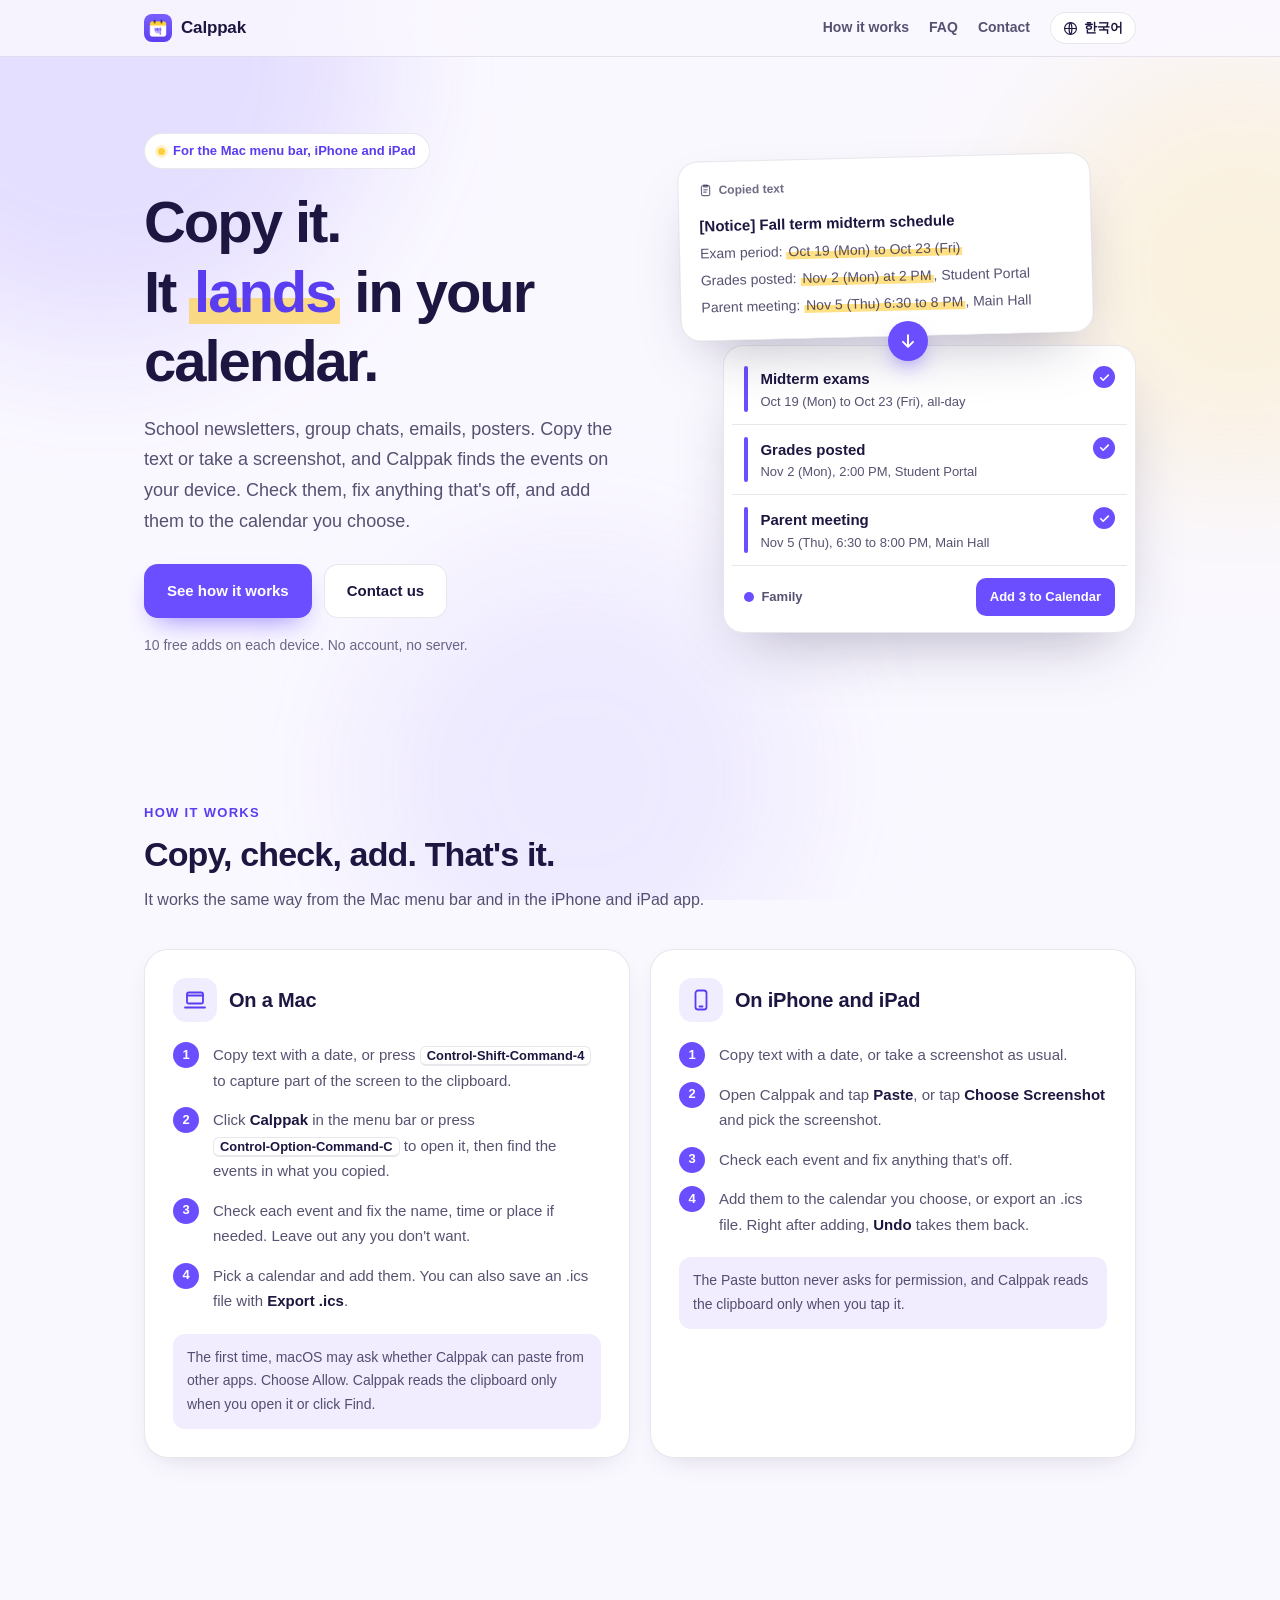
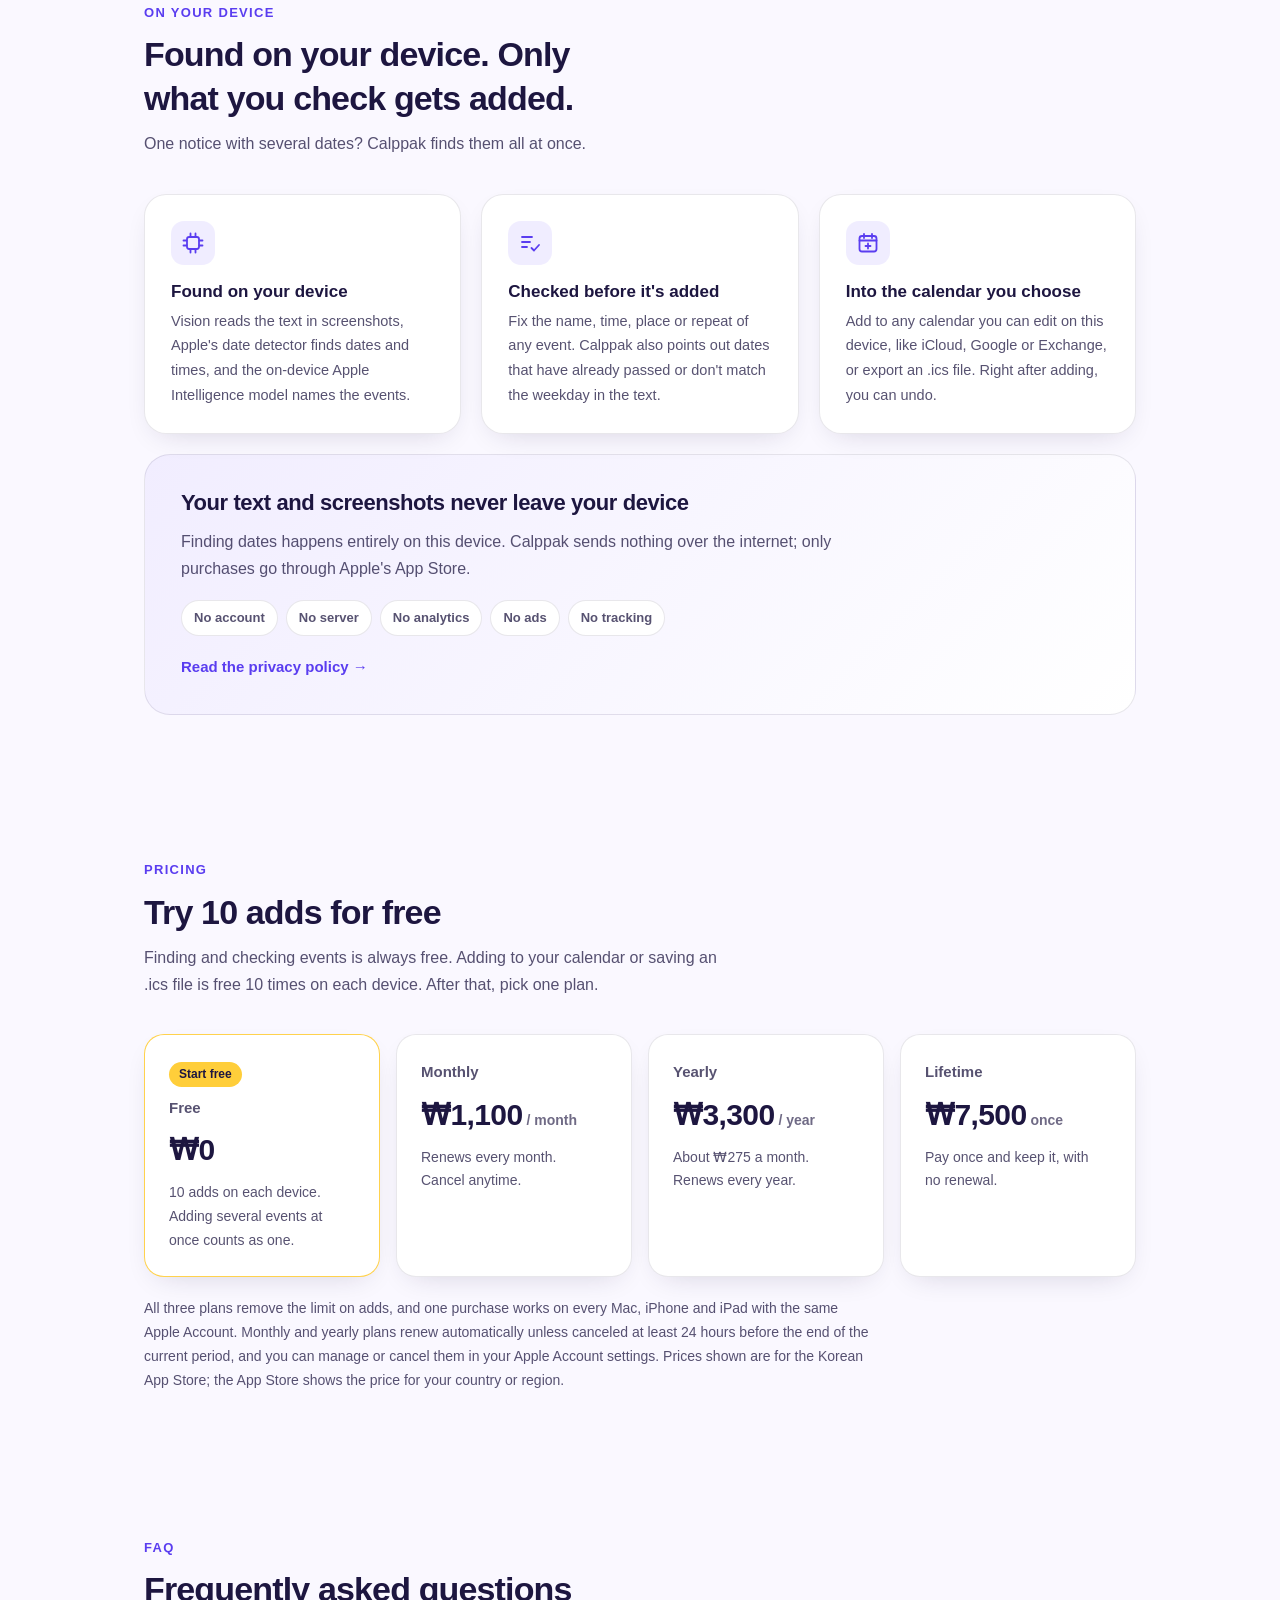
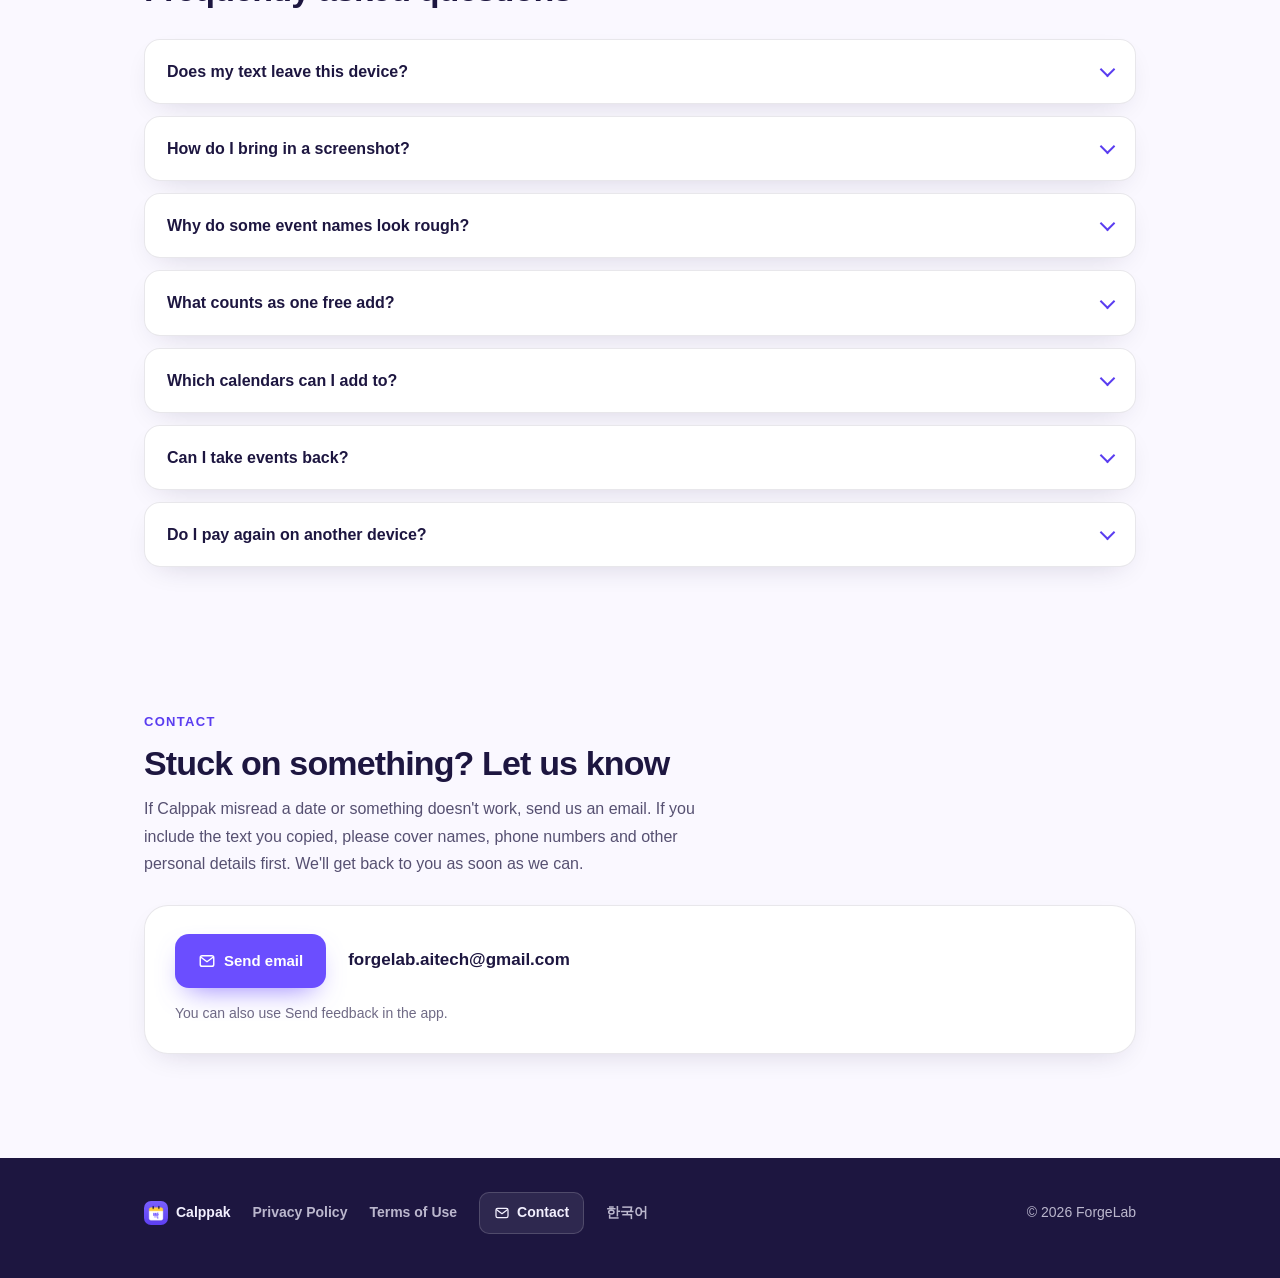
==== en/index.html @ 4c402a16 "Calppak site: home, privacy policy and terms of use in Korean and English Co-Authored-By: Claude Opu" ====
<!DOCTYPE html>
<html lang="en">
<head>
<meta charset="utf-8">
<meta name="viewport" content="width=device-width, initial-scale=1">
<title>Calppak: copy it, and it lands in your calendar</title>
<meta name="description" content="Copy text or a screenshot with a date, and Calppak finds the events on your device and adds them to the calendar you choose. For the Mac menu bar, iPhone and iPad. No account, no server.">
<meta name="color-scheme" content="light dark">
<meta name="theme-color" content="#FAF8FF" media="(prefers-color-scheme: light)">
<meta name="theme-color" content="#110D24" media="(prefers-color-scheme: dark)">
<meta property="og:title" content="Calppak: copy it, and it lands in your calendar">
<meta property="og:description" content="Finds the dates in copied text and screenshots on your device and adds them to your calendar. Mac, iPhone and iPad.">
<meta property="og:image" content="https://jsonpassion.github.io/calppak-site/assets/icon.png">
<link rel="icon" type="image/png" href="../assets/icon.png">
<link rel="apple-touch-icon" href="../assets/icon.png">
<link rel="stylesheet" href="../assets/style.css">
</head>
<body>

<div class="aura" aria-hidden="true"><span class="blob a"></span><span class="blob b"></span><span class="blob c"></span></div>

<nav class="nav" aria-label="Site">
  <div class="nav-inner">
    <a class="logo" href="./"><img src="../assets/icon.png" alt="" width="28" height="28">Calppak</a>
    <div class="nav-links">
      <a href="#how">How it works</a>
      <a href="#faq">FAQ</a>
      <a href="#contact">Contact</a>
      <a class="lang" href="../" hreflang="ko" lang="ko"><svg viewBox="0 0 24 24" fill="none" stroke="currentColor" stroke-width="1.9" stroke-linecap="round" stroke-linejoin="round" aria-hidden="true"><circle cx="12" cy="12" r="9.5"/><path d="M2.5 12h19M12 2.5c3 3.2 3 15.8 0 19M12 2.5c-3 3.2-3 15.8 0 19"/></svg>한국어</a>
    </div>
  </div>
</nav>

<main>
<header class="hero">
  <div class="wrap hero-inner">
    <div class="hero-copy">
      <span class="eyebrow"><span class="dot"></span>For the Mac menu bar, iPhone and iPad</span>
      <h1>Copy it.<br>It <span class="pop">lands</span> in your calendar.</h1>
      <p class="sub">School newsletters, group chats, emails, posters. Copy the text or take a screenshot, and Calppak finds the events on your device. Check them, fix anything that's off, and add them to the calendar you choose.</p>
      <div class="hero-ctas">
        <a class="btn btn-primary" href="#how">See how it works</a>
        <a class="btn btn-ghost" href="#contact">Contact us</a>
      </div>
      <p class="hero-meta">10 free adds on each device. No account, no server.</p>
    </div>

    <figure class="demo" role="img" aria-label="Three events found in a copied midterm notice, ready to add to the Family calendar">
      <div class="card copied">
        <span class="tag"><svg viewBox="0 0 24 24" fill="none" stroke="currentColor" stroke-width="2" stroke-linecap="round" stroke-linejoin="round" aria-hidden="true"><rect x="5" y="4" width="14" height="17" rx="2.5"/><path d="M9 3h6v3H9zM9 11h6M9 15h4"/></svg>Copied text</span>
        <p class="title">[Notice] Fall term midterm schedule</p>
        <p>Exam period: <mark>Oct 19 (Mon) to Oct 23 (Fri)</mark></p>
        <p>Grades posted: <mark>Nov 2 (Mon) at 2 PM</mark>, Student Portal</p>
        <p>Parent meeting: <mark>Nov 5 (Thu) 6:30 to 8 PM</mark>, Main Hall</p>
      </div>
      <div class="flow" aria-hidden="true"><svg viewBox="0 0 24 24" fill="none" stroke="currentColor" stroke-width="2.4" stroke-linecap="round" stroke-linejoin="round"><path d="M12 5v14M6 13l6 6 6-6"/></svg></div>
      <div class="card events">
        <div class="ev"><span class="bar"></span><div><b>Midterm exams</b><small>Oct 19 (Mon) to Oct 23 (Fri), all-day</small></div><span class="ok"><svg viewBox="0 0 24 24" fill="none" stroke="currentColor" stroke-width="3" stroke-linecap="round" stroke-linejoin="round" aria-hidden="true"><path d="m5 12.5 4.5 4.5L19 7.5"/></svg></span></div>
        <div class="ev"><span class="bar"></span><div><b>Grades posted</b><small>Nov 2 (Mon), 2:00 PM, Student Portal</small></div><span class="ok"><svg viewBox="0 0 24 24" fill="none" stroke="currentColor" stroke-width="3" stroke-linecap="round" stroke-linejoin="round" aria-hidden="true"><path d="m5 12.5 4.5 4.5L19 7.5"/></svg></span></div>
        <div class="ev"><span class="bar"></span><div><b>Parent meeting</b><small>Nov 5 (Thu), 6:30 to 8:00 PM, Main Hall</small></div><span class="ok"><svg viewBox="0 0 24 24" fill="none" stroke="currentColor" stroke-width="3" stroke-linecap="round" stroke-linejoin="round" aria-hidden="true"><path d="m5 12.5 4.5 4.5L19 7.5"/></svg></span></div>
        <div class="ev-foot"><span class="cal"><i></i>Family</span><span class="add">Add 3 to Calendar</span></div>
      </div>
    </figure>
  </div>
</header>

<section id="how">
  <div class="wrap">
    <div class="sec-head">
      <div class="kicker">How it works</div>
      <h2>Copy, check, add. That's it.</h2>
      <p>It works the same way from the Mac menu bar and in the iPhone and iPad app.</p>
    </div>
    <div class="how-grid">
      <article class="how-card">
        <div class="head">
          <span class="ico"><svg viewBox="0 0 24 24" fill="none" stroke="currentColor" stroke-width="1.8" stroke-linecap="round" stroke-linejoin="round" aria-hidden="true"><rect x="4" y="4.5" width="16" height="11" rx="1.8"/><path d="M4 7.5h16M2 19.5h20"/></svg></span>
          <h3>On a Mac</h3>
        </div>
        <ol class="steps">
          <li>Copy text with a date, or press <kbd>Control-Shift-Command-4</kbd> to capture part of the screen to the clipboard.</li>
          <li>Click <b>Calppak</b> in the menu bar or press <kbd>Control-Option-Command-C</kbd> to open it, then find the events in what you copied.</li>
          <li>Check each event and fix the name, time or place if needed. Leave out any you don't want.</li>
          <li>Pick a calendar and add them. You can also save an .ics file with <b>Export .ics</b>.</li>
        </ol>
        <p class="tip">The first time, macOS may ask whether Calppak can paste from other apps. Choose Allow. Calppak reads the clipboard only when you open it or click Find.</p>
      </article>
      <article class="how-card">
        <div class="head">
          <span class="ico"><svg viewBox="0 0 24 24" fill="none" stroke="currentColor" stroke-width="1.8" stroke-linecap="round" stroke-linejoin="round" aria-hidden="true"><rect x="6.5" y="2.5" width="11" height="19" rx="2.6"/><path d="M10.5 18.5h3"/></svg></span>
          <h3>On iPhone and iPad</h3>
        </div>
        <ol class="steps">
          <li>Copy text with a date, or take a screenshot as usual.</li>
          <li>Open Calppak and tap <b>Paste</b>, or tap <b>Choose Screenshot</b> and pick the screenshot.</li>
          <li>Check each event and fix anything that's off.</li>
          <li>Add them to the calendar you choose, or export an .ics file. Right after adding, <b>Undo</b> takes them back.</li>
        </ol>
        <p class="tip">The Paste button never asks for permission, and Calppak reads the clipboard only when you tap it.</p>
      </article>
    </div>
  </div>
</section>

<section id="features">
  <div class="wrap">
    <div class="sec-head">
      <div class="kicker">On your device</div>
      <h2>Found on your device. Only what you check gets added.</h2>
      <p>One notice with several dates? Calppak finds them all at once.</p>
    </div>
    <div class="features">
      <div class="feature">
        <span class="ico"><svg viewBox="0 0 24 24" fill="none" stroke="currentColor" stroke-width="1.8" stroke-linecap="round" stroke-linejoin="round" aria-hidden="true"><rect x="6" y="6" width="12" height="12" rx="2.2"/><path d="M9.5 2.5v3M14.5 2.5v3M9.5 18.5v3M14.5 18.5v3M2.5 9.5h3M2.5 14.5h3M18.5 9.5h3M18.5 14.5h3"/></svg></span>
        <h3>Found on your device</h3>
        <p>Vision reads the text in screenshots, Apple's date detector finds dates and times, and the on-device Apple Intelligence model names the events.</p>
      </div>
      <div class="feature">
        <span class="ico"><svg viewBox="0 0 24 24" fill="none" stroke="currentColor" stroke-width="1.8" stroke-linecap="round" stroke-linejoin="round" aria-hidden="true"><path d="M4 6h10M4 11h8M4 16h5"/><path d="m13.5 17 2.5 2.5 5-5.5"/></svg></span>
        <h3>Checked before it's added</h3>
        <p>Fix the name, time, place or repeat of any event. Calppak also points out dates that have already passed or don't match the weekday in the text.</p>
      </div>
      <div class="feature">
        <span class="ico"><svg viewBox="0 0 24 24" fill="none" stroke="currentColor" stroke-width="1.8" stroke-linecap="round" stroke-linejoin="round" aria-hidden="true"><rect x="3.5" y="5" width="17" height="15.5" rx="2.5"/><path d="M3.5 9.5h17M8 3v4M16 3v4M12 12.5v5M9.5 15h5"/></svg></span>
        <h3>Into the calendar you choose</h3>
        <p>Add to any calendar you can edit on this device, like iCloud, Google or Exchange, or export an .ics file. Right after adding, you can undo.</p>
      </div>
    </div>
    <div class="promise">
      <h3>Your text and screenshots never leave your device</h3>
      <p>Finding dates happens entirely on this device. Calppak sends nothing over the internet; only purchases go through Apple's App Store.</p>
      <ul class="chips" aria-label="What Calppak doesn't have">
        <li>No account</li>
        <li>No server</li>
        <li>No analytics</li>
        <li>No ads</li>
        <li>No tracking</li>
      </ul>
      <a class="more" href="privacy/">Read the privacy policy →</a>
    </div>
  </div>
</section>

<section id="pricing">
  <div class="wrap">
    <div class="sec-head">
      <div class="kicker">Pricing</div>
      <h2>Try 10 adds for free</h2>
      <p>Finding and checking events is always free. Adding to your calendar or saving an .ics file is free 10 times on each device. After that, pick one plan.</p>
    </div>
    <div class="plans">
      <div class="plan free">
        <span class="badge">Start free</span>
        <div class="name">Free</div>
        <div class="price">₩0</div>
        <p class="note">10 adds on each device. Adding several events at once counts as one.</p>
      </div>
      <div class="plan">
        <div class="name">Monthly</div>
        <div class="price">₩1,100<span class="per">/ month</span></div>
        <p class="note">Renews every month. Cancel anytime.</p>
      </div>
      <div class="plan">
        <div class="name">Yearly</div>
        <div class="price">₩3,300<span class="per">/ year</span></div>
        <p class="note">About ₩275 a month. Renews every year.</p>
      </div>
      <div class="plan">
        <div class="name">Lifetime</div>
        <div class="price">₩7,500<span class="per">once</span></div>
        <p class="note">Pay once and keep it, with no renewal.</p>
      </div>
    </div>
    <p class="price-foot">All three plans remove the limit on adds, and one purchase works on every Mac, iPhone and iPad with the same Apple Account. Monthly and yearly plans renew automatically unless canceled at least 24 hours before the end of the current period, and you can manage or cancel them in your Apple Account settings. Prices shown are for the Korean App Store; the App Store shows the price for your country or region.</p>
  </div>
</section>

<section id="faq">
  <div class="wrap">
    <div class="sec-head">
      <div class="kicker">FAQ</div>
      <h2>Frequently asked questions</h2>
    </div>
    <div class="faq">
      <details>
        <summary>Does my text leave this device?</summary>
        <div class="answer">
          <p>No. Reading screenshots and finding dates both happen on this device. Calppak has no account and no server, and the app sends nothing over the internet. The <a href="privacy/">privacy policy</a> has the details.</p>
        </div>
      </details>
      <details>
        <summary>How do I bring in a screenshot?</summary>
        <div class="answer">
          <p><b>On a Mac,</b> press <kbd>Control-Shift-Command-4</kbd> and drag over the part you want. The capture goes to the clipboard. Then open Calppak.</p>
          <p><b>On iPhone and iPad,</b> take the screenshot as usual, then tap Choose Screenshot in Calppak. The system photo picker opens, and Calppak only sees the picture you pick.</p>
        </div>
      </details>
      <details>
        <summary>Why do some event names look rough?</summary>
        <div class="answer">
          <p>Without Apple Intelligence, names come from the words next to each date. That happens when the device doesn't support Apple Intelligence, when it's turned off in Settings, while it's still getting ready, or when it doesn't read the language yet.</p>
          <p>Dates are still found the same way, and you can fix any name before adding.</p>
        </div>
      </details>
      <details>
        <summary>What counts as one free add?</summary>
        <div class="answer">
          <p>Each time you add events to your calendar or save an .ics file counts once, however many events it holds. Finding and checking events is always free.</p>
          <p>Each device gets its own 10 free adds.</p>
        </div>
      </details>
      <details>
        <summary>Which calendars can I add to?</summary>
        <div class="answer">
          <p>Any calendar you can edit on this device, including iCloud, Google and Exchange accounts added in Settings.</p>
          <p>Calendars you can't edit, like subscribed calendars, can't take new events. To use another calendar app, export an .ics file.</p>
        </div>
      </details>
      <details>
        <summary>Can I take events back?</summary>
        <div class="answer">
          <p>Right after adding, tap Undo in the message that appears. Later, delete them in the Calendar app.</p>
        </div>
      </details>
      <details>
        <summary>Do I pay again on another device?</summary>
        <div class="answer">
          <p>No. A plan bought on your Mac, iPhone or iPad works on all of them with the same Apple Account. If it doesn't show up on a new device, tap Restore Purchases in the app.</p>
          <p>Free adds are counted on each device.</p>
        </div>
      </details>
    </div>
  </div>
</section>

<section id="contact">
  <div class="wrap">
    <div class="sec-head">
      <div class="kicker">Contact</div>
      <h2>Stuck on something? Let us know</h2>
      <p>If Calppak misread a date or something doesn't work, send us an email. If you include the text you copied, please cover names, phone numbers and other personal details first. We'll get back to you as soon as we can.</p>
    </div>
    <div class="contact-card">
      <a class="btn btn-primary" href="mailto:forgelab.aitech@gmail.com?subject=%5BCalppak%5D%20Question"><svg viewBox="0 0 24 24" fill="none" stroke="currentColor" stroke-width="1.9" stroke-linecap="round" stroke-linejoin="round" aria-hidden="true"><rect x="3" y="5" width="18" height="14" rx="2.5"/><path d="m4 7 8 6 8-6"/></svg>Send email</a>
      <span class="mail">forgelab.aitech@gmail.com</span>
      <p class="hint">You can also use Send feedback in the app.</p>
    </div>
  </div>
</section>
</main>

<footer class="site-foot">
  <div class="wrap foot-inner">
    <span class="f-brand"><img src="../assets/icon.png" alt="" width="24" height="24">Calppak</span>
    <a href="privacy/">Privacy Policy</a>
    <a href="terms/">Terms of Use</a>
    <a class="contact-btn" href="mailto:forgelab.aitech@gmail.com?subject=%5BCalppak%5D%20Question"><svg viewBox="0 0 24 24" fill="none" stroke="currentColor" stroke-width="1.9" stroke-linecap="round" stroke-linejoin="round" aria-hidden="true"><rect x="3" y="5" width="18" height="14" rx="2.5"/><path d="m4 7 8 6 8-6"/></svg>Contact</a>
    <a href="../" hreflang="ko" lang="ko">한국어</a>
    <span class="f-copy">© 2026 ForgeLab</span>
  </div>
</footer>

</body>
</html>
---- assets/style.css ----
/* 캘빡 사이트 공용 스타일
   색은 모두 :root 토큰에서 가져와요. 다크 모드는 기기 설정을 따라요.
   바이올렛 #6B4EFF가 주인공, 노랑 #FFCE3A는 날짜 표시처럼 꼭 필요한 곳에만 써요. */

:root {
  --bg: #FAF8FF;
  --card: #FFFFFF;
  --surface: #F1EDFF;
  --ink: #1D1640;
  --ink-2: rgba(29, 22, 64, .74);
  --ink-3: rgba(29, 22, 64, .64);
  --line: rgba(29, 22, 64, .10);
  --violet: #6B4EFF;            /* 버튼, 번호, 테두리 같은 면 */
  --violet-text: #5A3DF0;       /* 작은 글씨 링크는 대비를 위해 한 톤 깊게 */
  --violet-soft: rgba(107, 78, 255, .10);
  --yellow: #FFCE3A;
  --mark: rgba(255, 206, 58, .62);
  --pop-stop: 60%;              /* 형광펜이 글자 아래쪽 어디부터 칠해지는지 */
  --mark-stop: 52%;
  --nav-bg: rgba(250, 248, 255, .80);
  --foot-bg: #1D1640;
  --foot-ink: rgba(243, 240, 255, .74);
  --aura1: rgba(107, 78, 255, .15);
  --aura2: rgba(255, 206, 58, .16);
  --aura3: rgba(157, 139, 255, .13);
  --shadow: 0 10px 30px -14px rgba(29, 22, 64, .20);
  --shadow-lg: 0 26px 60px -24px rgba(29, 22, 64, .34);
  --r-card: 22px;
  color-scheme: light dark;
}

@media (prefers-color-scheme: dark) {
  :root {
    --bg: #110D24;
    --card: #1A1534;
    --surface: #231D47;
    --ink: #F3F0FF;
    --ink-2: rgba(243, 240, 255, .78);
    --ink-3: rgba(243, 240, 255, .64);
    --line: rgba(243, 240, 255, .12);
    --violet-text: #A898FF;
    --violet-soft: rgba(140, 118, 255, .18);
    --mark: rgba(255, 206, 58, .88);  /* 어두운 바탕에서는 면 대신 또렷한 밑줄로 */
    --pop-stop: 86%;
    --mark-stop: 88%;
    --nav-bg: rgba(17, 13, 36, .80);
    --foot-bg: #0A0719;
    --aura1: rgba(107, 78, 255, .22);
    --aura2: rgba(255, 206, 58, .07);
    --aura3: rgba(157, 139, 255, .10);
    --shadow: 0 10px 30px -14px rgba(0, 0, 0, .60);
    --shadow-lg: 0 26px 60px -24px rgba(0, 0, 0, .75);
  }
}

/* 기본 */
* { margin: 0; padding: 0; box-sizing: border-box; }
html { -webkit-text-size-adjust: 100%; scroll-behavior: smooth; }
body {
  background: var(--bg);
  color: var(--ink);
  font-family: -apple-system, BlinkMacSystemFont, "Apple SD Gothic Neo", "Malgun Gothic", "Segoe UI", Roboto, sans-serif;
  line-height: 1.7;
  -webkit-font-smoothing: antialiased;
  overflow-wrap: break-word;
  overflow-x: hidden;
}
/* 한국어는 어절 중간이 아니라 띄어쓰기에서만 줄을 바꿔요 */
html[lang="ko"] body { word-break: keep-all; }
h1, h2, h3 { line-height: 1.3; text-wrap: balance; }
p, li, summary { text-wrap: pretty; }
a { color: var(--violet-text); }
img { display: block; max-width: 100%; }
:focus-visible { outline: 3px solid var(--violet); outline-offset: 3px; border-radius: 6px; }
.wrap { max-width: 1040px; margin: 0 auto; padding: 0 24px; }
kbd {
  font-family: inherit; font-size: .86em; font-weight: 700; color: var(--ink);
  background: var(--card); border: 1px solid var(--line); border-bottom-width: 2px;
  border-radius: 6px; padding: 1px 6px; white-space: nowrap;
}

/* 은은한 배경 빛 */
.aura { position: fixed; inset: 0; z-index: -1; overflow: hidden; pointer-events: none; }
.blob { position: absolute; border-radius: 50%; filter: blur(72px); }
.blob.a { width: 560px; height: 560px; top: -220px; left: -180px; background: var(--aura1); animation: drift1 28s ease-in-out infinite; }
.blob.b { width: 420px; height: 420px; top: 60px; right: -170px; background: var(--aura2); animation: drift2 32s ease-in-out infinite; }
.blob.c { width: 440px; height: 440px; top: 62vh; left: 28%; background: var(--aura3); animation: drift3 36s ease-in-out infinite; }
@keyframes drift1 { 0%, 100% { transform: translate(0, 0); } 50% { transform: translate(40px, 50px) scale(1.06); } }
@keyframes drift2 { 0%, 100% { transform: translate(0, 0); } 50% { transform: translate(-50px, 40px) scale(1.05); } }
@keyframes drift3 { 0%, 100% { transform: translate(0, 0); } 50% { transform: translate(30px, -50px) scale(1.08); } }

/* 상단 내비 */
.nav {
  position: sticky; top: 0; z-index: 20;
  background: var(--nav-bg); backdrop-filter: blur(14px); -webkit-backdrop-filter: blur(14px);
  border-bottom: 1px solid var(--line);
}
.nav-inner { max-width: 1040px; margin: 0 auto; padding: 12px 24px; display: flex; align-items: center; gap: 18px; }
.logo { display: flex; align-items: center; gap: 9px; font-weight: 800; font-size: 17px; color: var(--ink); text-decoration: none; letter-spacing: -.01em; }
.logo img { width: 28px; height: 28px; border-radius: 8px; }
.nav-links { margin-left: auto; display: flex; align-items: center; gap: 20px; }
.nav-links a { color: var(--ink-2); text-decoration: none; font-size: 14px; font-weight: 600; white-space: nowrap; }
.nav-links a:hover, .nav-links a[aria-current="page"] { color: var(--violet-text); }
.nav-links a.lang {
  display: inline-flex; align-items: center; gap: 6px; height: 32px; padding: 0 12px;
  border: 1px solid var(--line); border-radius: 999px; background: var(--card);
  color: var(--ink); font-size: 13px; font-weight: 700;
}
.nav-links a.lang:hover { color: var(--violet-text); }
.lang svg { width: 15px; height: 15px; flex: none; }

/* 버튼 */
.btn {
  display: inline-flex; align-items: center; justify-content: center; gap: 8px;
  padding: 13px 22px; border-radius: 14px; font-weight: 700; font-size: 15px;
  text-decoration: none; border: 1px solid transparent; transition: transform .18s, box-shadow .18s;
}
.btn svg { width: 18px; height: 18px; flex: none; }
.btn-primary { background: var(--violet); color: #fff; box-shadow: 0 12px 28px -12px rgba(107, 78, 255, .75); }
.btn-primary:hover { transform: translateY(-1px); box-shadow: 0 16px 32px -12px rgba(107, 78, 255, .85); }
.btn-ghost { background: var(--card); color: var(--ink); border-color: var(--line); }
.btn-ghost:hover { border-color: var(--violet); }

/* 히어로 */
.hero { padding: 76px 0 72px; }
.hero-inner { display: grid; grid-template-columns: 1.05fr 1fr; gap: 56px; align-items: center; }
.eyebrow {
  display: inline-flex; align-items: center; gap: 8px; font-size: 13px; font-weight: 700;
  color: var(--violet-text); background: var(--card); border: 1px solid var(--line);
  padding: 6px 13px; border-radius: 999px;
}
.eyebrow .dot { width: 7px; height: 7px; border-radius: 50%; background: var(--yellow); box-shadow: 0 0 0 3px rgba(255, 206, 58, .28); }
.hero h1 { font-size: clamp(38px, 5.6vw, 58px); font-weight: 800; letter-spacing: -.035em; line-height: 1.2; margin-top: 18px; }
.pop { color: var(--violet-text); background: linear-gradient(transparent var(--pop-stop), var(--mark) var(--pop-stop)); padding: 0 .08em; }
.hero .sub { font-size: 18px; color: var(--ink-2); margin-top: 18px; max-width: 31em; }
.hero-ctas { display: flex; flex-wrap: wrap; gap: 12px; margin-top: 28px; }
.hero-meta { margin-top: 16px; font-size: 14px; color: var(--ink-3); }

/* 히어로 그림: 복사한 공지에서 찾은 일정 */
.demo { display: grid; }
.demo .card { background: var(--card); border: 1px solid var(--line); border-radius: 20px; box-shadow: var(--shadow-lg); }
.copied { padding: 18px 20px 20px; margin-right: 44px; transform: rotate(-1.4deg); font-size: 14px; color: var(--ink-2); }
.tag { display: inline-flex; align-items: center; gap: 6px; font-size: 12px; font-weight: 700; color: var(--ink-3); }
.tag svg { width: 14px; height: 14px; }
.copied .title { font-weight: 800; color: var(--ink); margin: 8px 0 4px; font-size: 15px; }
.copied p { margin-top: 3px; }
.copied mark { color: inherit; background: linear-gradient(transparent var(--mark-stop), var(--mark) var(--mark-stop)); padding: 0 2px; }
.flow {
  justify-self: center; position: relative; z-index: 1; margin: -16px 0;
  width: 40px; height: 40px; border-radius: 50%; background: var(--violet); color: #fff;
  display: flex; align-items: center; justify-content: center; box-shadow: 0 10px 22px -8px rgba(107, 78, 255, .8);
}
.flow svg { width: 20px; height: 20px; }
.events { margin-left: 44px; padding: 8px; }
.ev { display: flex; gap: 12px; align-items: flex-start; padding: 12px; }
.ev + .ev { border-top: 1px solid var(--line); }
.ev .bar { flex: none; width: 4px; align-self: stretch; border-radius: 4px; background: var(--violet); }
.ev b { display: block; font-size: 15px; color: var(--ink); }
.ev small { display: block; font-size: 13px; color: var(--ink-2); line-height: 1.55; }
.ev .ok { flex: none; margin-left: auto; width: 22px; height: 22px; border-radius: 50%; background: var(--violet); color: #fff; display: flex; align-items: center; justify-content: center; }
.ev .ok svg { width: 13px; height: 13px; }
.ev-foot { display: flex; align-items: center; justify-content: space-between; gap: 10px; padding: 12px 12px 8px; border-top: 1px solid var(--line); }
.ev-foot .cal { display: inline-flex; align-items: center; gap: 7px; font-size: 13px; font-weight: 600; color: var(--ink-2); }
.ev-foot .cal i { width: 10px; height: 10px; border-radius: 50%; background: var(--violet); }
.ev-foot .add { background: var(--violet); color: #fff; font-weight: 700; font-size: 13px; padding: 8px 14px; border-radius: 10px; white-space: nowrap; }

/* 섹션 공통 */
section { padding: 72px 0; scroll-margin-top: 64px; }
.sec-head { max-width: 36em; }
.kicker { font-size: 13px; font-weight: 800; letter-spacing: .1em; text-transform: uppercase; color: var(--violet-text); }
.sec-head h2 { font-size: clamp(26px, 3.6vw, 34px); font-weight: 800; letter-spacing: -.025em; margin-top: 8px; }
.sec-head p { color: var(--ink-2); margin-top: 10px; font-size: 16px; }

/* 쓰는 법 */
.how-grid { display: grid; grid-template-columns: 1fr 1fr; gap: 20px; margin-top: 36px; }
.how-card { background: var(--card); border: 1px solid var(--line); border-radius: 24px; padding: 28px; box-shadow: var(--shadow); }
.how-card .head { display: flex; align-items: center; gap: 12px; }
.ico { flex: none; width: 44px; height: 44px; border-radius: 13px; background: var(--violet-soft); color: var(--violet-text); display: flex; align-items: center; justify-content: center; }
.ico svg { width: 24px; height: 24px; }
.how-card h3 { font-size: 20px; font-weight: 800; letter-spacing: -.01em; }
.steps { list-style: none; counter-reset: step; margin-top: 20px; display: grid; gap: 14px; }
.steps li { counter-increment: step; position: relative; padding-left: 40px; color: var(--ink-2); font-size: 15px; }
.steps li::before {
  content: counter(step); position: absolute; left: 0; top: 0;
  width: 26px; height: 26px; border-radius: 50%; background: var(--violet); color: #fff;
  font-size: 13px; font-weight: 800; display: flex; align-items: center; justify-content: center;
}
.steps b { color: var(--ink); }
.tip { margin-top: 20px; padding: 12px 14px; border-radius: 12px; background: var(--surface); font-size: 14px; color: var(--ink-2); }

/* 기능 */
.features { display: grid; grid-template-columns: repeat(3, 1fr); gap: 20px; margin-top: 36px; }
.feature { background: var(--card); border: 1px solid var(--line); border-radius: var(--r-card); padding: 26px; box-shadow: var(--shadow); }
.feature h3 { font-size: 17px; font-weight: 800; margin-top: 16px; }
.feature p { font-size: 14.5px; color: var(--ink-2); margin-top: 6px; }

/* 기기 안 약속 */
.promise {
  margin-top: 20px; border-radius: 26px; padding: 34px 36px;
  background: linear-gradient(135deg, var(--surface) 0%, var(--card) 100%); border: 1px solid var(--line);
}
.promise h3 { font-size: 22px; font-weight: 800; letter-spacing: -.02em; }
.promise p { color: var(--ink-2); margin-top: 10px; max-width: 44em; }
.chips { list-style: none; display: flex; flex-wrap: wrap; gap: 8px; margin-top: 18px; }
.chips li { font-size: 13px; font-weight: 700; color: var(--ink-2); background: var(--card); border: 1px solid var(--line); padding: 6px 12px; border-radius: 999px; }
.more { display: inline-block; margin-top: 18px; font-weight: 700; font-size: 15px; text-decoration: none; }
.more:hover { text-decoration: underline; }

/* 가격 */
.plans { display: grid; grid-template-columns: repeat(4, 1fr); gap: 16px; margin-top: 36px; }
.plan { background: var(--card); border: 1px solid var(--line); border-radius: 20px; padding: 24px; box-shadow: var(--shadow); }
.plan.free { border-color: rgba(255, 206, 58, .9); }
.badge { display: inline-block; font-size: 12px; font-weight: 800; color: #1D1640; background: var(--yellow); padding: 2px 10px; border-radius: 999px; margin-bottom: 8px; }
.plan .name { font-weight: 700; font-size: 15px; color: var(--ink-2); }
.plan .price { font-size: 30px; font-weight: 800; letter-spacing: -.02em; margin-top: 4px; white-space: nowrap; }
.plan .per { font-size: 14px; font-weight: 600; color: var(--ink-3); margin-left: 4px; letter-spacing: 0; }
.plan .note { font-size: 14px; color: var(--ink-2); margin-top: 6px; }
.price-foot { margin-top: 20px; font-size: 14px; color: var(--ink-2); max-width: 52em; }

/* 자주 묻는 질문 */
.faq { margin-top: 28px; display: grid; gap: 12px; }
.faq details { background: var(--card); border: 1px solid var(--line); border-radius: 16px; box-shadow: var(--shadow); }
.faq summary {
  cursor: pointer; list-style: none; display: flex; align-items: center; justify-content: space-between; gap: 16px;
  padding: 18px 22px; font-weight: 700; font-size: 16px;
}
.faq summary::-webkit-details-marker { display: none; }
.faq summary::after {
  content: ""; flex: none; width: 9px; height: 9px; margin-top: -4px;
  border-right: 2px solid var(--violet-text); border-bottom: 2px solid var(--violet-text);
  transform: rotate(45deg); transition: transform .2s;
}
.faq details[open] summary::after { transform: rotate(-135deg); margin-top: 4px; }
.faq .answer { padding: 0 22px 20px; color: var(--ink-2); font-size: 15px; }
.faq .answer p + p { margin-top: 8px; }
.faq .answer b { color: var(--ink); }

/* 문의 */
.contact-card {
  margin-top: 28px; background: var(--card); border: 1px solid var(--line); border-radius: 24px;
  padding: 28px 30px; box-shadow: var(--shadow); display: flex; flex-wrap: wrap; align-items: center; gap: 14px 22px;
}
.contact-card .mail { font-weight: 700; font-size: 17px; color: var(--ink); user-select: all; }
.contact-card .hint { flex-basis: 100%; font-size: 14px; color: var(--ink-3); }

/* 푸터 */
.site-foot { background: var(--foot-bg); color: var(--foot-ink); padding: 34px 0 44px; font-size: 14px; margin-top: 32px; }
.foot-inner { display: flex; flex-wrap: wrap; align-items: center; gap: 12px 22px; }
.site-foot a { color: var(--foot-ink); text-decoration: none; font-weight: 600; }
.site-foot a:hover { color: #FFFFFF; }
.f-brand { display: flex; align-items: center; gap: 8px; color: #F3F0FF; font-weight: 800; }
.f-brand img { width: 24px; height: 24px; border-radius: 7px; }
.site-foot a.contact-btn {
  display: inline-flex; align-items: center; gap: 7px; padding: 8px 14px; border-radius: 10px;
  background: rgba(255, 255, 255, .08); border: 1px solid rgba(255, 255, 255, .16); color: #F3F0FF;
}
.contact-btn svg { width: 16px; height: 16px; }
.f-copy { margin-left: auto; }

/* 약관과 방침 문서 */
.doc { max-width: 720px; margin: 0 auto; padding: 48px 24px 64px; }
.doc h1 { font-size: 32px; font-weight: 800; letter-spacing: -.025em; }
.doc .date { color: var(--ink-3); font-size: 14px; margin-top: 4px; }
.doc .box {
  margin-top: 24px; background: var(--surface); border: 1px solid var(--line); border-left: 4px solid var(--violet);
  border-radius: 14px; padding: 18px 20px; font-weight: 600; color: var(--ink);
}
.doc .lead { margin-top: 20px; }
.doc h2 { font-size: 19px; font-weight: 800; margin-top: 38px; letter-spacing: -.01em; }
.doc h2 .n { color: var(--violet-text); margin-right: 4px; }
.doc h3 { font-size: 16px; font-weight: 800; margin-top: 20px; }
.doc p, .doc li { font-size: 15.5px; color: var(--ink-2); margin-top: 8px; }
.doc ul { padding-left: 20px; }
.doc li::marker { color: var(--violet-text); }
.doc strong, .doc b { color: var(--ink); }
.doc a { overflow-wrap: anywhere; }
.doc .mail-row { margin-top: 16px; display: flex; flex-wrap: wrap; align-items: center; gap: 12px 18px; }
.doc .mail-row .mail { font-weight: 700; color: var(--ink); user-select: all; }

@media (max-width: 900px) {
  .plans { grid-template-columns: 1fr 1fr; }
}
@media (max-width: 860px) {
  .hero { padding-top: 52px; }
  .hero-inner { grid-template-columns: 1fr; gap: 44px; }
  .features { grid-template-columns: 1fr; }
}
@media (max-width: 760px) {
  .how-grid { grid-template-columns: 1fr; }
  .nav-links a:not(.lang) { display: none; }
  .f-copy { margin-left: 0; flex-basis: 100%; }
}
@media (max-width: 520px) {
  .wrap, .nav-inner { padding-left: 16px; padding-right: 16px; }
  .doc { padding-left: 16px; padding-right: 16px; }
  section { padding: 56px 0; }
  .plans { grid-template-columns: 1fr; }
  .how-card, .promise, .contact-card { padding: 22px 20px; }
  .copied { margin-right: 14px; }
  .events { margin-left: 14px; }
  .hero .sub { font-size: 17px; }
}
@media (prefers-reduced-motion: reduce) {
  html { scroll-behavior: auto; }
  .blob { animation: none; }
  .btn { transition: none; }
}
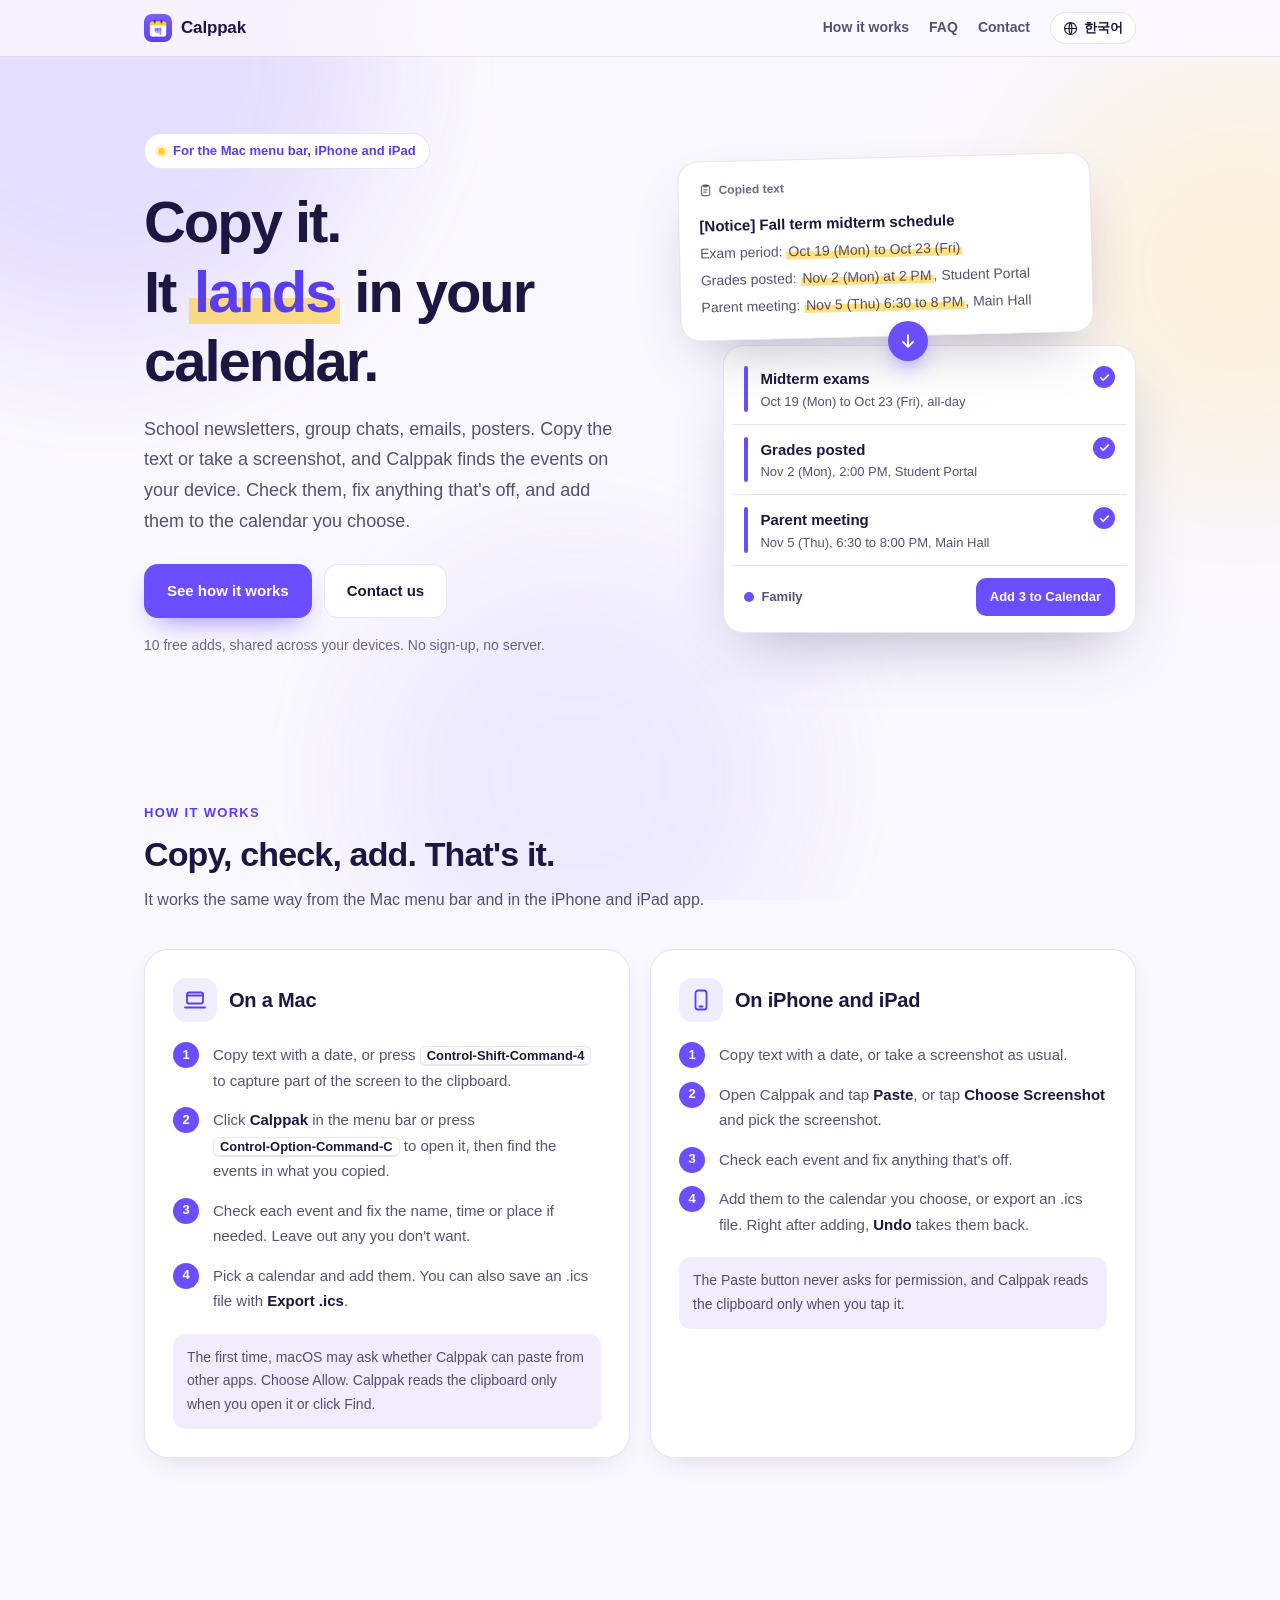
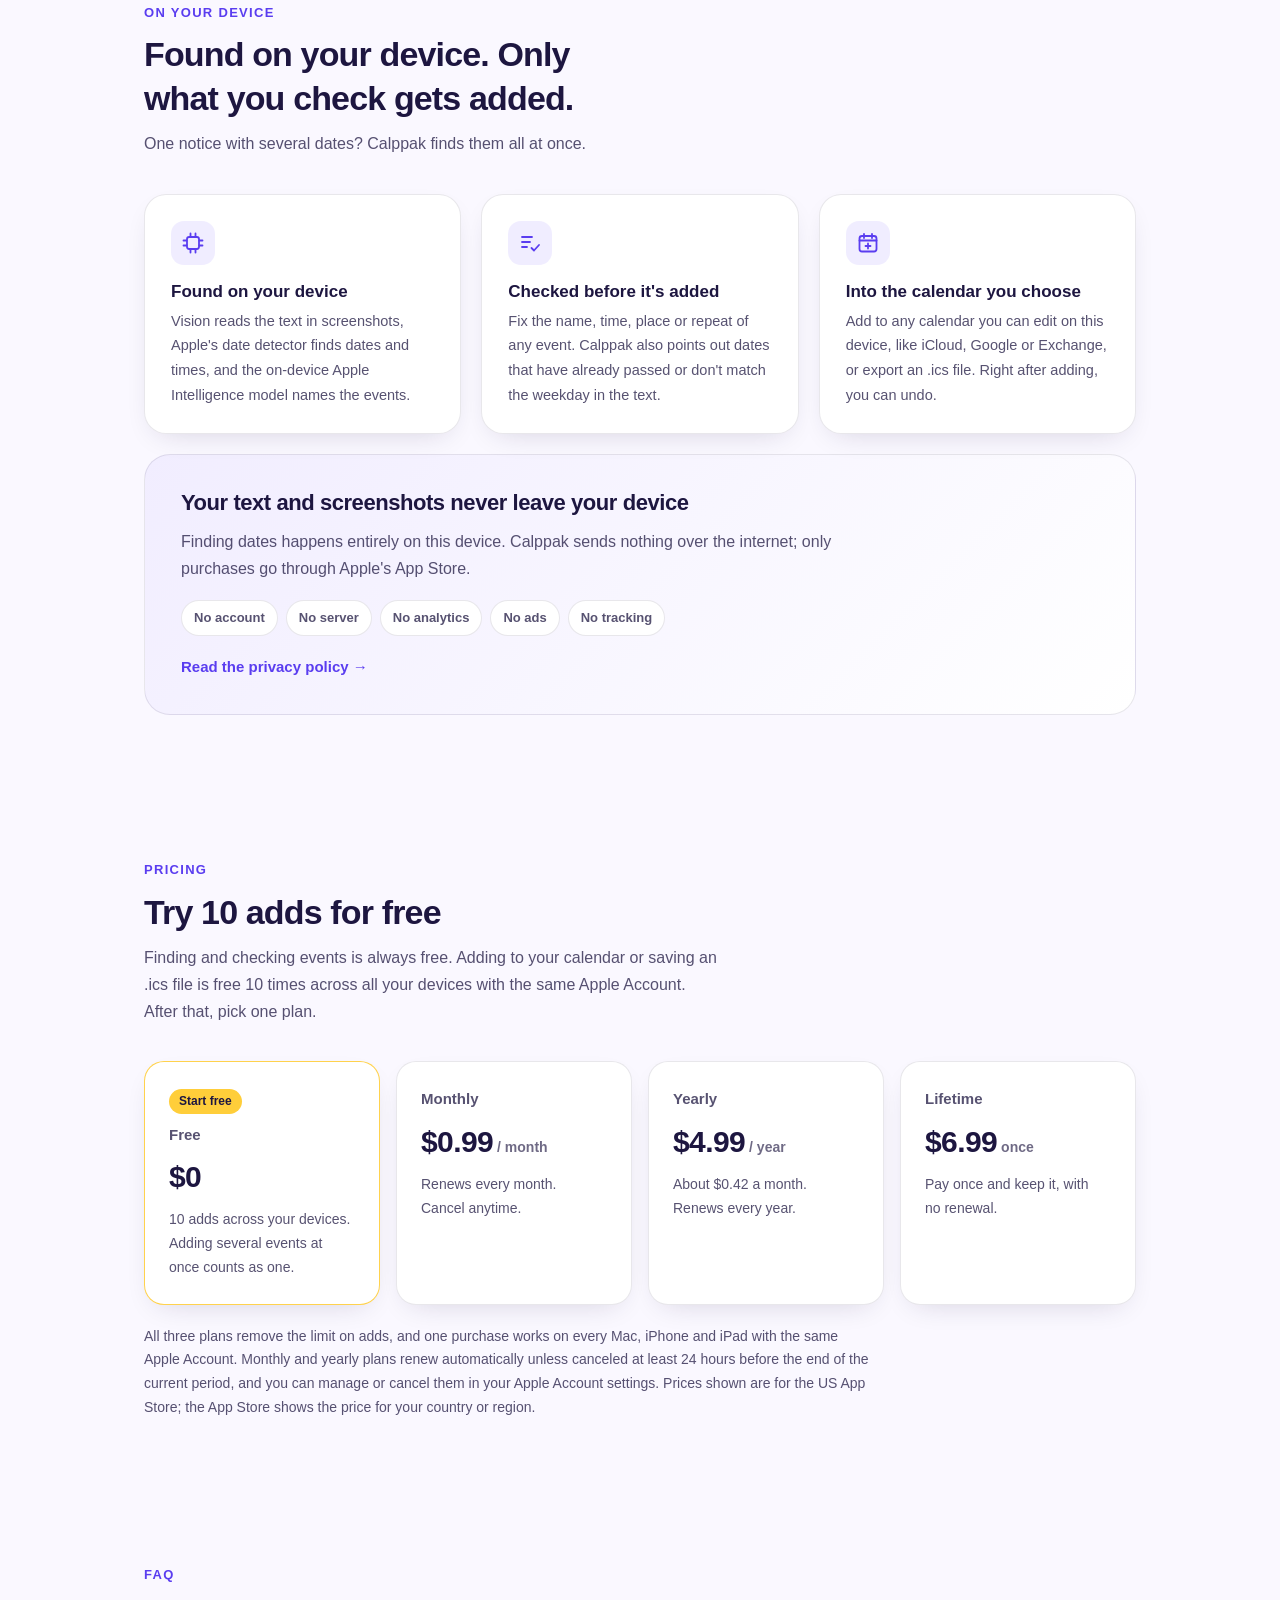
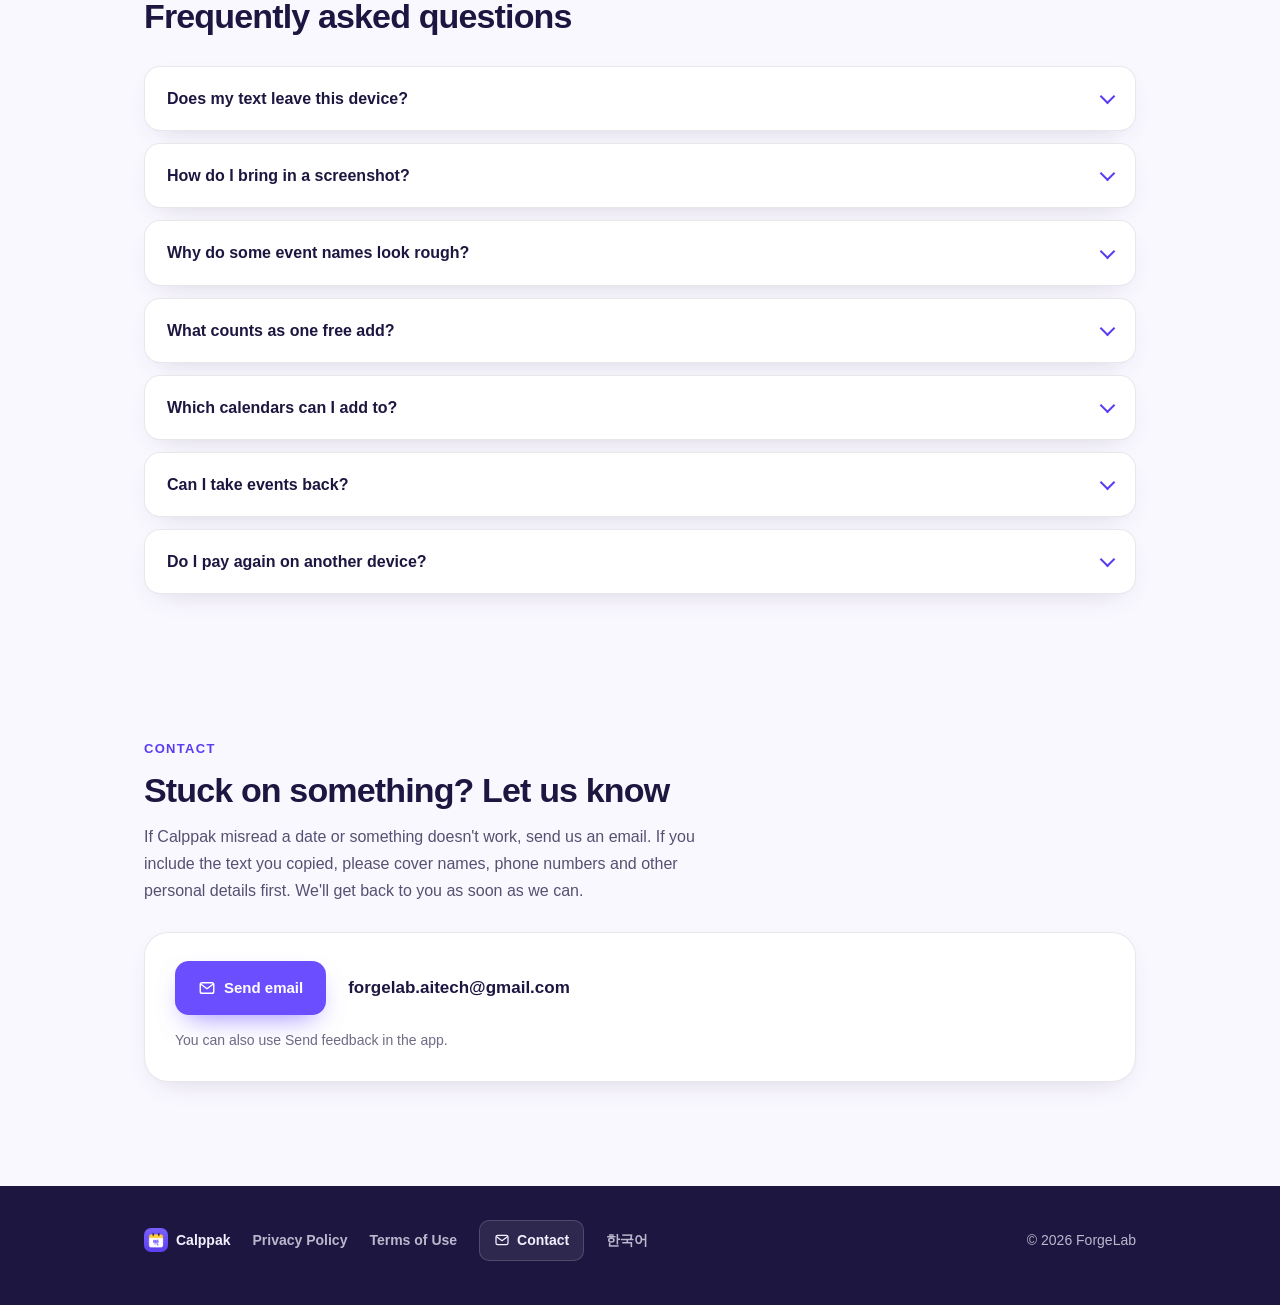
==== commit da0c81b2: "Free adds shared across devices through iCloud; new prices ($0.99, $4.99, $6.99) Co-Authored-By: Cla" ====
--- a/en/index.html
+++ b/en/index.html
@@ -42,7 +42,7 @@
         <a class="btn btn-primary" href="#how">See how it works</a>
         <a class="btn btn-ghost" href="#contact">Contact us</a>
       </div>
-      <p class="hero-meta">10 free adds on each device. No account, no server.</p>
+      <p class="hero-meta">10 free adds, shared across your devices. No sign-up, no server.</p>
     </div>
 
     <figure class="demo" role="img" aria-label="Three events found in a copied midterm notice, ready to add to the Family calendar">
@@ -146,32 +146,32 @@
     <div class="sec-head">
       <div class="kicker">Pricing</div>
       <h2>Try 10 adds for free</h2>
-      <p>Finding and checking events is always free. Adding to your calendar or saving an .ics file is free 10 times on each device. After that, pick one plan.</p>
+      <p>Finding and checking events is always free. Adding to your calendar or saving an .ics file is free 10 times across all your devices with the same Apple Account. After that, pick one plan.</p>
     </div>
     <div class="plans">
       <div class="plan free">
         <span class="badge">Start free</span>
         <div class="name">Free</div>
-        <div class="price">₩0</div>
-        <p class="note">10 adds on each device. Adding several events at once counts as one.</p>
+        <div class="price">$0</div>
+        <p class="note">10 adds across your devices. Adding several events at once counts as one.</p>
       </div>
       <div class="plan">
         <div class="name">Monthly</div>
-        <div class="price">₩1,100<span class="per">/ month</span></div>
+        <div class="price">$0.99<span class="per">/ month</span></div>
         <p class="note">Renews every month. Cancel anytime.</p>
       </div>
       <div class="plan">
         <div class="name">Yearly</div>
-        <div class="price">₩3,300<span class="per">/ year</span></div>
-        <p class="note">About ₩275 a month. Renews every year.</p>
+        <div class="price">$4.99<span class="per">/ year</span></div>
+        <p class="note">About $0.42 a month. Renews every year.</p>
       </div>
       <div class="plan">
         <div class="name">Lifetime</div>
-        <div class="price">₩7,500<span class="per">once</span></div>
+        <div class="price">$6.99<span class="per">once</span></div>
         <p class="note">Pay once and keep it, with no renewal.</p>
       </div>
     </div>
-    <p class="price-foot">All three plans remove the limit on adds, and one purchase works on every Mac, iPhone and iPad with the same Apple Account. Monthly and yearly plans renew automatically unless canceled at least 24 hours before the end of the current period, and you can manage or cancel them in your Apple Account settings. Prices shown are for the Korean App Store; the App Store shows the price for your country or region.</p>
+    <p class="price-foot">All three plans remove the limit on adds, and one purchase works on every Mac, iPhone and iPad with the same Apple Account. Monthly and yearly plans renew automatically unless canceled at least 24 hours before the end of the current period, and you can manage or cancel them in your Apple Account settings. Prices shown are for the US App Store; the App Store shows the price for your country or region.</p>
   </div>
 </section>
 
@@ -206,7 +206,7 @@
         <summary>What counts as one free add?</summary>
         <div class="answer">
           <p>Each time you add events to your calendar or save an .ics file counts once, however many events it holds. Finding and checking events is always free.</p>
-          <p>Each device gets its own 10 free adds.</p>
+          <p>Your Mac, iPhone and iPad share the 10 free adds when they use the same Apple Account, and the count stays the same if you reinstall.</p>
         </div>
       </details>
       <details>
@@ -226,7 +226,7 @@
         <summary>Do I pay again on another device?</summary>
         <div class="answer">
           <p>No. A plan bought on your Mac, iPhone or iPad works on all of them with the same Apple Account. If it doesn't show up on a new device, tap Restore Purchases in the app.</p>
-          <p>Free adds are counted on each device.</p>
+          <p>The 10 free adds are shared across them too.</p>
         </div>
       </details>
     </div>
